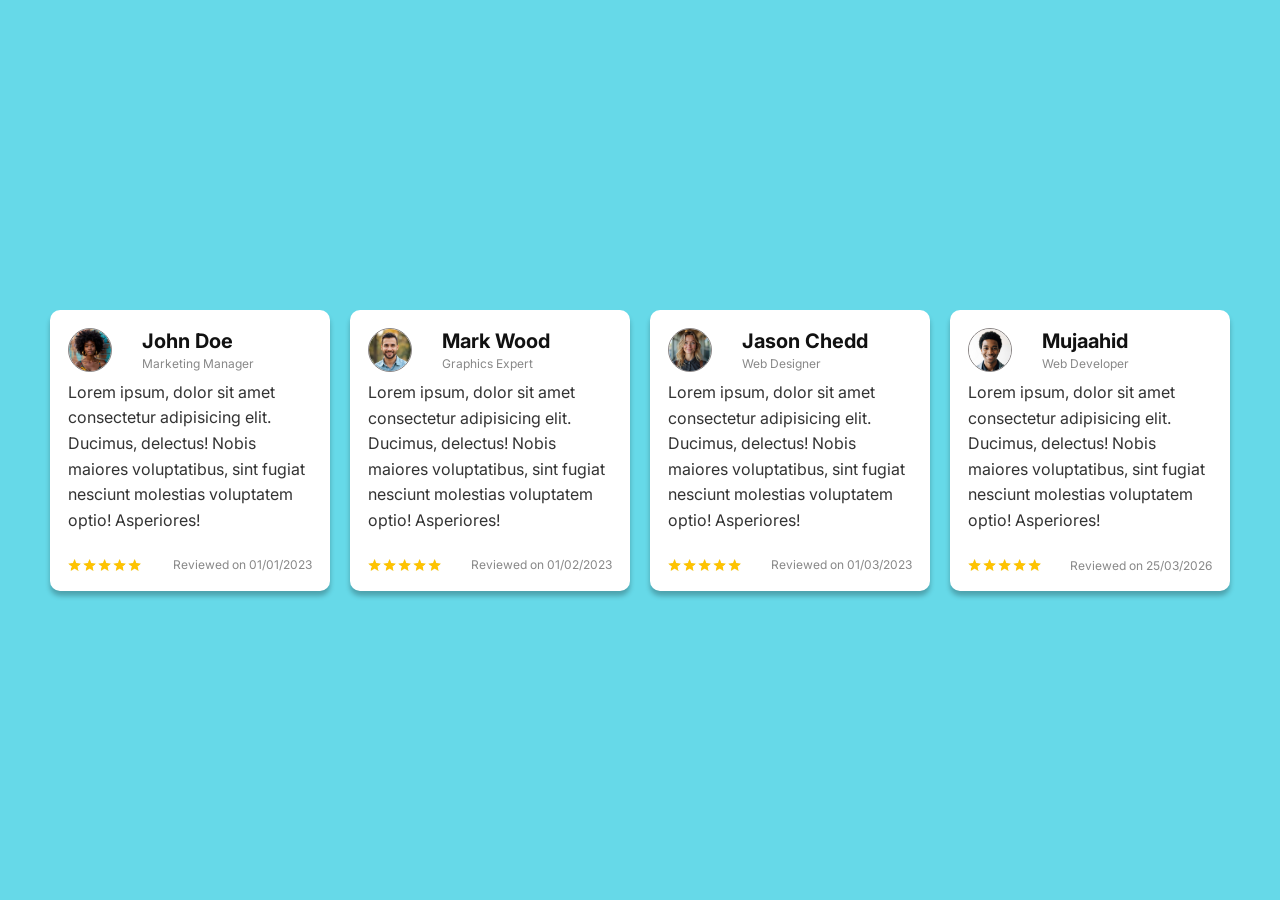
==== 3. Review Testimonial card/index.html @ 123a6a05 "Review Testimonial card implimented from scratch by following the image design inside the img folder" ====
<!doctype html>
<html lang="en">
  <head>
    <meta charset="UTF-8" />
    <meta name="viewport" content="width=device-width, initial-scale=1.0" />
    <title>Review Card</title>
    <link rel="stylesheet" href="style.css" />
  </head>
  <body>
    <div class="container">
      <div class="review">
        <div class="review-one review--style">
          <div class="review-heading">
            <img
              class="customer-img"
              src="./img/customer-1.jpg"
              alt="customer photo"
            />
            <div class="customer-info">
              <h1 class="customer-name">John Doe</h1>
              <p class="customer-profession">Marketing Manager</p>
            </div>
          </div>
          <div class="review-body">
            <p class="customer-review">
              Lorem ipsum, dolor sit amet consectetur adipisicing elit. Ducimus, delectus! Nobis maiores voluptatibus, sint fugiat nesciunt molestias voluptatem optio! Asperiores!
            </p>
          </div>
          <div class="review-footer">
            <img
              class="review-stars"
              src="./img/review-stars.jpg"
              alt="review stars"
            />
            <div class="review-date">
              <p>Reviewed on 01/01/2023</p>
            </div>
          </div>
        </div>

        <!-- Review Two -->
        <div class="review-two review--style">
          <div class="review-heading">
            <img
              class="customer-img"
              src="./img/customer-2.jpg"
              alt="customer photo"
            />
            <div class="customer-info">
              <h1 class="customer-name">Mark Wood</h1>
              <p class="customer-profession">Graphics Expert</p>
            </div>
          </div>
          <div class="review-body">
            <p class="customer-review">
              Lorem ipsum, dolor sit amet consectetur adipisicing elit. Ducimus, delectus! Nobis maiores voluptatibus, sint fugiat nesciunt molestias voluptatem optio! Asperiores!
            </p>
          </div>
          <div class="review-footer">
            <img
              class="review-stars"
              src="./img/review-stars.jpg"
              alt="review stars"
            />
            <div class="review-date">
              <p>Reviewed on 01/02/2023</p>
            </div>
          </div>
        </div>

        <!-- Review Three -->
        <div class="review-three review--style">
          <div class="review-heading">
            <img
              class="customer-img"
              src="./img/customer-3.jpg"
              alt="customer photo"
            />
            <div class="customer-info">
              <h1 class="customer-name">Jason Chedd</h1>
              <p class="customer-profession">Web Designer</p>
            </div>
          </div>
          <div class="review-body">
            <p class="customer-review">
              Lorem ipsum, dolor sit amet consectetur adipisicing elit. Ducimus, delectus! Nobis maiores voluptatibus, sint fugiat nesciunt molestias voluptatem optio! Asperiores!
            </p>
          </div>
          <div class="review-footer">
            <img
              class="review-stars"
              src="./img/review-stars.jpg"
              alt="review stars"
            />
            <div class="review-date">
              <p>Reviewed on 01/03/2023</p>
            </div>
          </div>
        </div>

                <!-- Review Four-->
        <div class="review-four review--style">
          <div class="review-heading">
            <img
              class="customer-img"
              src="./img/customer-4.jpg"
              alt="customer photo"
            />
            <div class="customer-info">
              <h1 class="customer-name">Mujaahid</h1>
              <p class="customer-profession">Web Developer</p>
            </div>
          </div>
          <div class="review-body">
            <p class="customer-review">
              Lorem ipsum, dolor sit amet consectetur adipisicing elit. Ducimus, delectus! Nobis maiores voluptatibus, sint fugiat nesciunt molestias voluptatem optio! Asperiores!
            </p>
          </div>
          <div class="review-footer">
            <img
              class="review-stars"
              src="./img/review-stars.jpg"
              alt="review stars"
            />
            <div class="review-date">
              <p>Reviewed on 25/03/2026</p>
            </div>
          </div>
        </div>
      </div>
    </div>
  </body>
</html>
---- 3. Review Testimonial card/style.css ----
@import url('https://fonts.googleapis.com/css2?family=Inter:ital,opsz,wght@0,14..32,100..900;1,14..32,100..900&display=swap');

*{
  margin: 0;
  padding: 0;
  box-sizing: border-box;
}

body{
  font-family: "Inter", sans-serif;
  background-color: #66d9e8;
}

.container{
  max-width: 1200px;
  margin: 0 auto;
  margin-top: 300px;
  padding: 10px;
}

.review{
  display: flex;
  gap: 20px;
  align-items: stretch;
}

.review--style{
  background-color: #fff;
  padding: 18px;
  border-radius: 10px;
  box-shadow: 0 5px 5px 0 rgba(0, 0, 0, 0.25);
}

.review-heading{
  display: flex;
  align-items: center;
  gap: 30px;
  margin-bottom: 8px;
}

.customer-img{
  height: 18%;
  width: 18%;
  border: 1px solid #878282;
  border-radius: 50%;
}

.customer-info{
  display: flex;
  flex-direction: column;
  gap: 3px;
}

.customer-name{
  font-size: 20px;
  color: #111;
}

.customer-profession{
  font-size: 12px;
  color: #888;
}

.review-body{
  color: #333;
  line-height: 1.6;
}

.review-footer{
  display: flex;
  justify-content: space-between;
  align-items: center;
  margin-top: 24px;
}

.review-stars{
  width: 30%;
}

.review-date{
  color: #888;
  font-size: 12px;
}

@media (max-width: 1100px){

  .container{
    padding: 10px;
  }

  .review{
    display: grid;
    grid-template-columns: repeat(2, 1fr);
  }

  .review-stars{
  width: 20%;
}
}

@media (max-width: 700px){
  .container{
    max-width: 600px;
    margin-top: 100px;
    padding: 7px;
  }
  .review{
  display: flex;
  flex-direction: column;
  gap: 10px;
}

.customer-img{
  height: 12%;
  width: 12%;
  border: 1px solid #878282;
  border-radius: 50%;
}

.customer-name{
  font-size: 18px;
}

.customer-profession{
  font-size: 10px;
  color: #888;
}

.review-body{
  color: #333;
  line-height: 1.5;
  font-size: 15px;
}
}
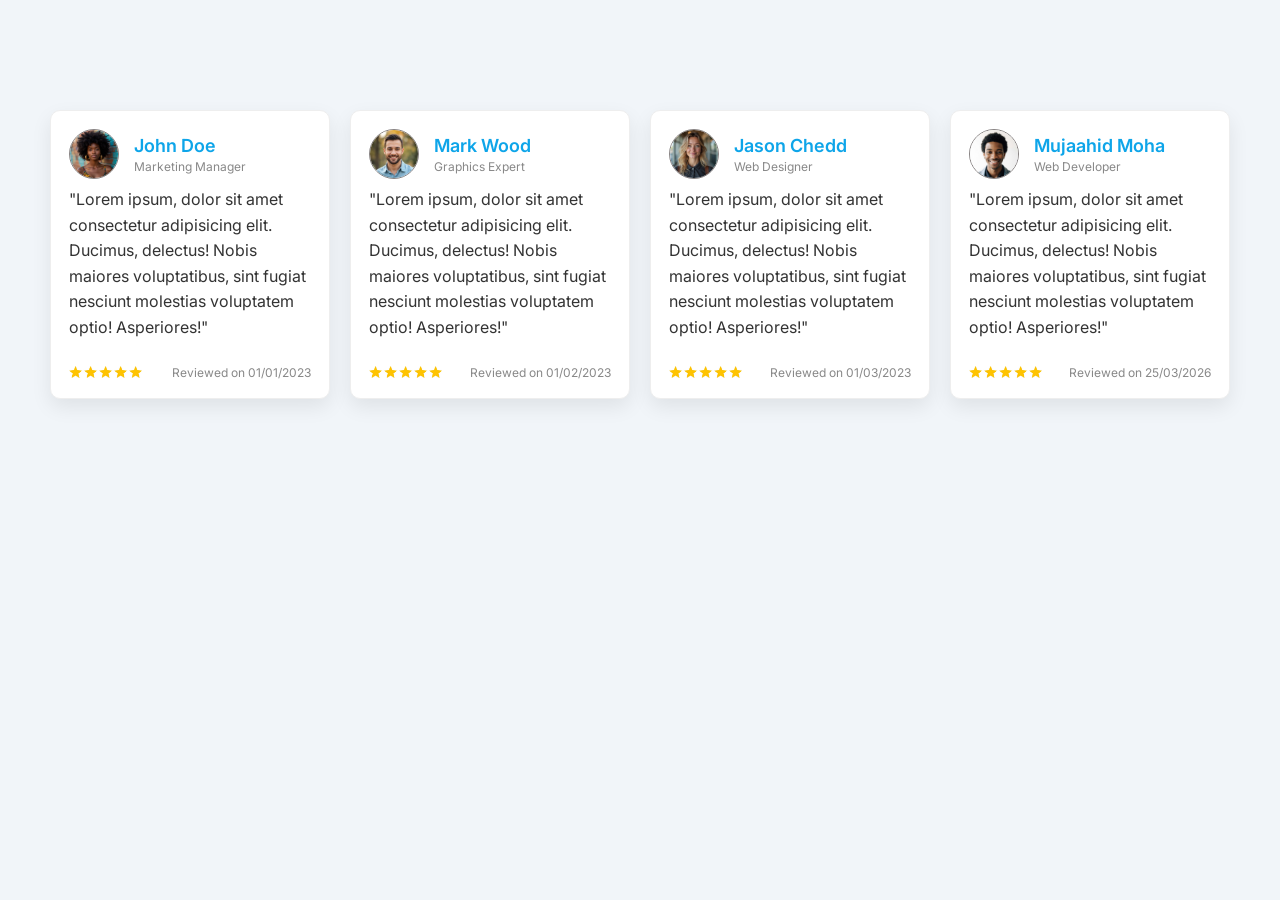
==== commit 24e3e368: "Polished version using AI <Chatgpt>, in order to improve my design and make them better [Using AI fo" ====
--- a/3. Review Testimonial card/index.html
+++ b/3. Review Testimonial card/index.html
@@ -23,7 +23,7 @@
           </div>
           <div class="review-body">
             <p class="customer-review">
-              Lorem ipsum, dolor sit amet consectetur adipisicing elit. Ducimus, delectus! Nobis maiores voluptatibus, sint fugiat nesciunt molestias voluptatem optio! Asperiores!
+              "Lorem ipsum, dolor sit amet consectetur adipisicing elit. Ducimus, delectus! Nobis maiores voluptatibus, sint fugiat nesciunt molestias voluptatem optio! Asperiores!"
             </p>
           </div>
           <div class="review-footer">
@@ -53,7 +53,7 @@
           </div>
           <div class="review-body">
             <p class="customer-review">
-              Lorem ipsum, dolor sit amet consectetur adipisicing elit. Ducimus, delectus! Nobis maiores voluptatibus, sint fugiat nesciunt molestias voluptatem optio! Asperiores!
+             "Lorem ipsum, dolor sit amet consectetur adipisicing elit. Ducimus, delectus! Nobis maiores voluptatibus, sint fugiat nesciunt molestias voluptatem optio! Asperiores!"
             </p>
           </div>
           <div class="review-footer">
@@ -83,7 +83,7 @@
           </div>
           <div class="review-body">
             <p class="customer-review">
-              Lorem ipsum, dolor sit amet consectetur adipisicing elit. Ducimus, delectus! Nobis maiores voluptatibus, sint fugiat nesciunt molestias voluptatem optio! Asperiores!
+              "Lorem ipsum, dolor sit amet consectetur adipisicing elit. Ducimus, delectus! Nobis maiores voluptatibus, sint fugiat nesciunt molestias voluptatem optio! Asperiores!"
             </p>
           </div>
           <div class="review-footer">
@@ -107,13 +107,13 @@
               alt="customer photo"
             />
             <div class="customer-info">
-              <h1 class="customer-name">Mujaahid</h1>
+              <h1 class="customer-name">Mujaahid Moha</h1>
               <p class="customer-profession">Web Developer</p>
             </div>
           </div>
           <div class="review-body">
             <p class="customer-review">
-              Lorem ipsum, dolor sit amet consectetur adipisicing elit. Ducimus, delectus! Nobis maiores voluptatibus, sint fugiat nesciunt molestias voluptatem optio! Asperiores!
+              "Lorem ipsum, dolor sit amet consectetur adipisicing elit. Ducimus, delectus! Nobis maiores voluptatibus, sint fugiat nesciunt molestias voluptatem optio! Asperiores!"
             </p>
           </div>
           <div class="review-footer">
--- a/3. Review Testimonial card/style.css
+++ b/3. Review Testimonial card/style.css
@@ -8,13 +8,13 @@
 
 body{
   font-family: "Inter", sans-serif;
-  background-color: #66d9e8;
+  background-color: #f1f5f9;
 }
 
 .container{
   max-width: 1200px;
-  margin: 0 auto;
-  margin-top: 300px;
+  margin: 100px auto;
+  /* margin-top: 300px; */
   padding: 10px;
 }
 
@@ -25,22 +25,33 @@
 }
 
 .review--style{
+  display: flex;
+  flex-direction: column;
+  justify-content: space-between;
   background-color: #fff;
   padding: 18px;
+  border: 1px solid #eee;
   border-radius: 10px;
-  box-shadow: 0 5px 5px 0 rgba(0, 0, 0, 0.25);
+  box-shadow: 0 8px 20px rgba(0,0,0,0.08);
+  transition: transform 0.2s ease, box-shadow 0.2s ease;
+}
+
+.review--style:hover {
+  transform: translateY(-5px);
+  box-shadow: 0 10px 15px rgba(0,0,0,0.15);
+  cursor: pointer;
 }
 
 .review-heading{
   display: flex;
   align-items: center;
-  gap: 30px;
+  gap: 15px;
   margin-bottom: 8px;
 }
 
 .customer-img{
-  height: 18%;
-  width: 18%;
+  height: 50px;
+  width: 50px;
   border: 1px solid #878282;
   border-radius: 50%;
 }
@@ -52,8 +63,9 @@
 }
 
 .customer-name{
-  font-size: 20px;
-  color: #111;
+  font-size: 18px;
+  font-weight: 600;
+  color: #0ea5e9;
 }
 
 .customer-profession{
@@ -90,7 +102,7 @@
 
   .review{
     display: grid;
-    grid-template-columns: repeat(2, 1fr);
+    grid-template-columns: repeat(auto-fit, minmax(250px, 1fr));
   }
 
   .review-stars{
@@ -111,8 +123,8 @@
 }
 
 .customer-img{
-  height: 12%;
-  width: 12%;
+  width: 50px;
+  height: 50px;
   border: 1px solid #878282;
   border-radius: 50%;
 }
